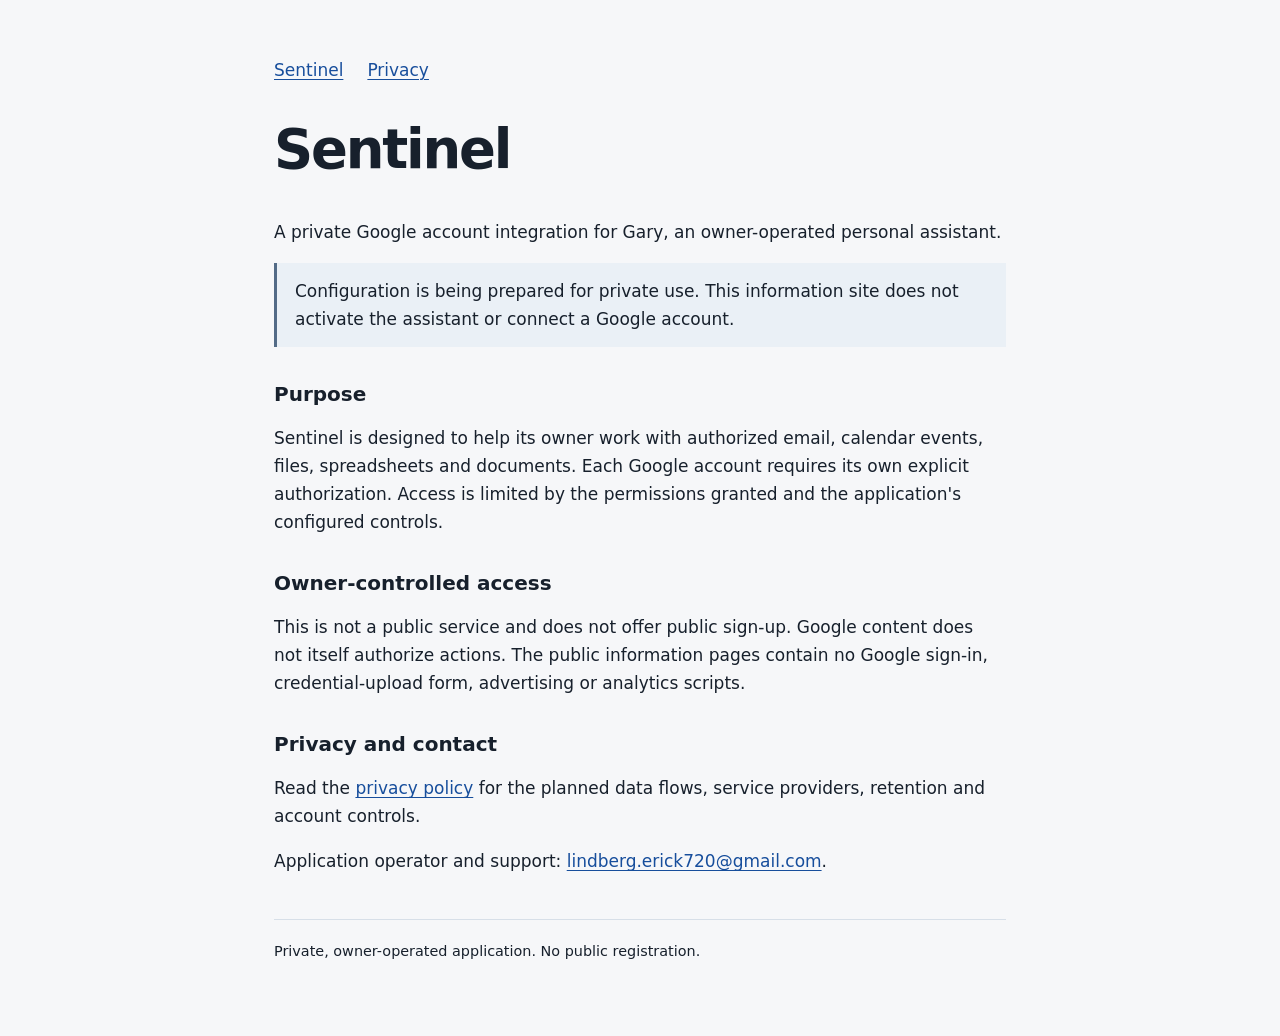
==== index.html @ 600de556 "Publish Sentinel application information and privacy policy" ====
<!doctype html>
<html lang="en">
<head>
<meta charset="utf-8">
<meta name="viewport" content="width=device-width,initial-scale=1">
<meta name="robots" content="noindex,follow">
<meta name="referrer" content="no-referrer">
<meta http-equiv="Content-Security-Policy" content="default-src &#39;none&#39;; style-src &#39;self&#39;; img-src &#39;self&#39;; base-uri &#39;none&#39;; form-action &#39;none&#39;">
<title>Sentinel — Private Google integration</title>
<link rel="stylesheet" href="style.css">
</head>
<body>
<main>
<nav aria-label="Main navigation">
<a href="./">Sentinel</a>
<a href="privacy/">Privacy</a>
</nav>
<h1>Sentinel</h1>
<p>A private Google account integration for Gary, an owner-operated personal assistant.</p>
<p class="note">Configuration is being prepared for private use. This information site does not activate the assistant or connect a Google account.</p>
<h2>Purpose</h2>
<p>Sentinel is designed to help its owner work with authorized email, calendar events, files, spreadsheets and documents. Each Google account requires its own explicit authorization. Access is limited by the permissions granted and the application's configured controls.</p>
<h2>Owner-controlled access</h2>
<p>This is not a public service and does not offer public sign-up. Google content does not itself authorize actions. The public information pages contain no Google sign-in, credential-upload form, advertising or analytics scripts.</p>
<h2>Privacy and contact</h2>
<p>Read the <a href="privacy/">privacy policy</a> for the planned data flows, service providers, retention and account controls.</p>
<p>Application operator and support: <a href="mailto:lindberg.erick720@gmail.com">lindberg.erick720@gmail.com</a>.</p>
<footer>Private, owner-operated application. No public registration.</footer>
</main>
</body>
</html>
---- style.css ----
*{box-sizing:border-box}body{margin:0;background:#f6f7f9;color:#17202c;font:17px/1.65 system-ui,-apple-system,BlinkMacSystemFont,"Segoe UI",sans-serif}main{max-width:780px;margin:0 auto;padding:56px 24px 72px}nav{display:flex;gap:24px;flex-wrap:wrap;margin-bottom:36px}a{color:#174e9c;text-underline-offset:3px}h1{font-size:clamp(2.2rem,7vw,3.4rem);line-height:1.12;letter-spacing:-.04em}h2{font-size:1.25rem;margin-top:34px;line-height:1.3}p,li{max-width:68ch}.note{padding:14px 18px;border-left:3px solid #536b87;background:#eaf0f6}footer{margin-top:44px;padding-top:20px;border-top:1px solid #d7dfe8;font-size:.9rem}a:focus-visible{outline:3px solid #d28b20;outline-offset:4px}@media(max-width:440px){main{padding:32px 20px 48px}}
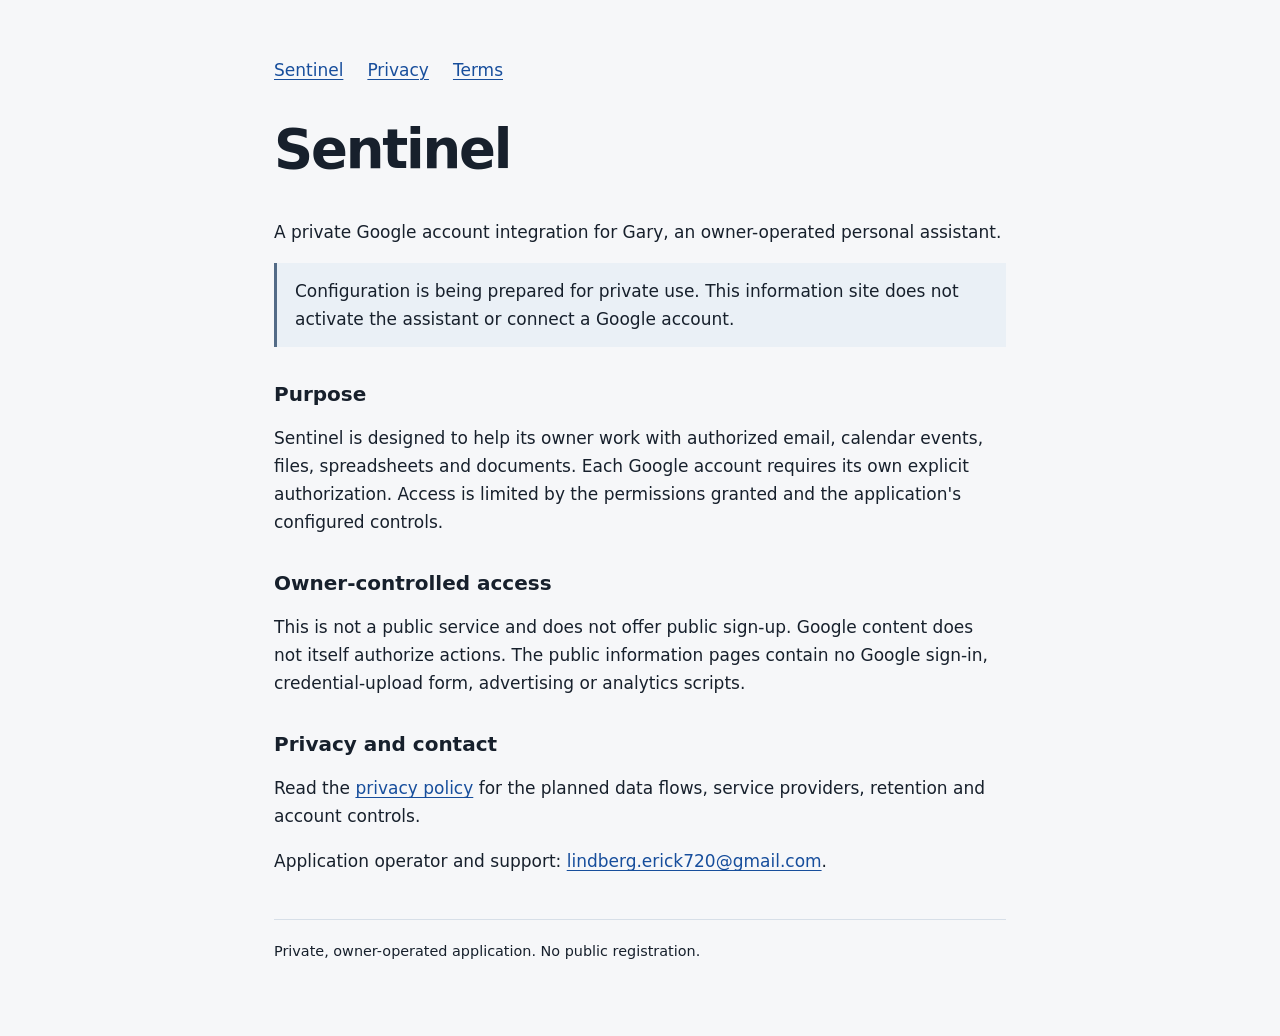
==== commit 25948827: "Add terms of service and Sentinel logo" ====
--- a/index.html
+++ b/index.html
@@ -14,6 +14,7 @@
 <nav aria-label="Main navigation">
 <a href="./">Sentinel</a>
 <a href="privacy/">Privacy</a>
+<a href="terms/">Terms</a>
 </nav>
 <h1>Sentinel</h1>
 <p>A private Google account integration for Gary, an owner-operated personal assistant.</p>
